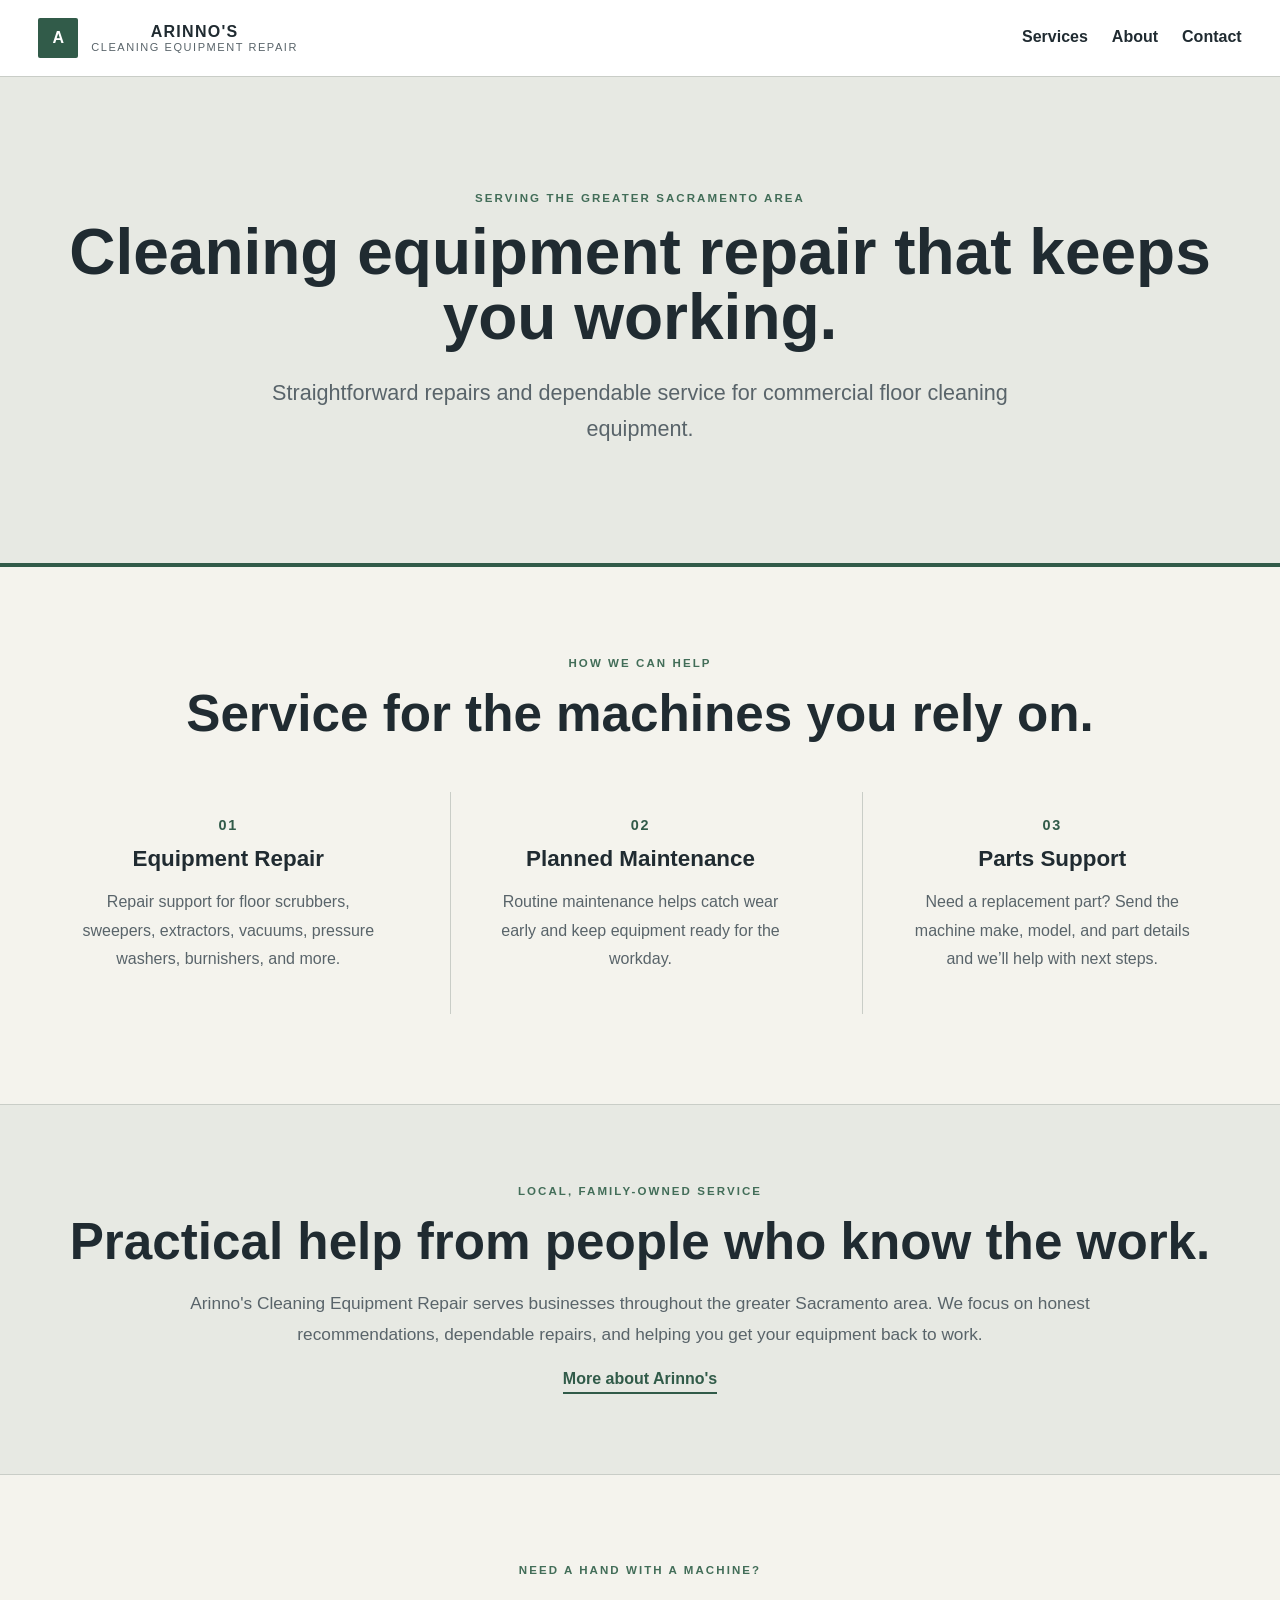
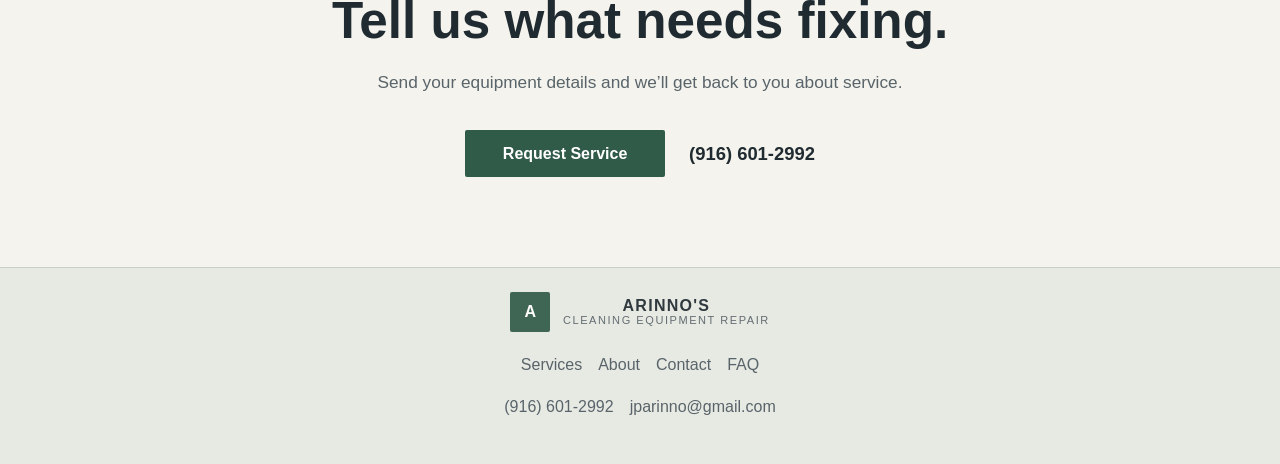
==== index.html @ 46e59c7a "new file:   .vscode/settings.json 	new file:   about.html 	new file:   contact.html 	new file:   faq" ====
<!DOCTYPE html>
<html lang="en">
  <head>
    <meta charset="UTF-8" />
    <meta name="viewport" content="width=device-width, initial-scale=1.0" />
    <meta
      name="description"
      content="Arinno's cleaning equipment repair provides expert diagnostics, fabrication, field service, and preventative maintenance for industrial operations."
    />
    <title>Arinno's Cleaning Equipment Repair</title>
    <link rel="preconnect" href="https://fonts.googleapis.com" />
    <link rel="preconnect" href="https://fonts.gstatic.com" crossorigin />
    <link
      href="https://fonts.googleapis.com/css2?family=Inter:wght@400;500;600;700;800;900&family=Orbitron:wght@500;700;800&display=swap"
      rel="stylesheet"
    />
    <link rel="stylesheet" href="styles.css" />
  </head>
  <body>
    <div class="page-shell">
      <header class="site-header">
        <div class="container header-inner">
          <a class="brand" href="#top" aria-label="Arinno's Cleaning Equipment Repair home">
            <span class="brand-mark">A</span>
            <span class="brand-copy">
              <strong id="brand-name">Arinno's</strong>
              <small id="brand-tag">Cleaning Equipment Repair</small>
            </span>
          </a>

          <nav class="main-nav" aria-label="Main navigation">
            <a href="services.html">Services</a>
            <a href="about.html">About</a>
            <a href="contact.html">Contact</a>
          </nav>
      </header>

      <main id="top">
        <section class="home-hero">
          <div class="container home-hero-content">
            <p class="eyebrow">Serving the greater Sacramento area</p>
            <h1>Cleaning equipment repair that keeps you working.</h1>
            <p class="home-hero-copy">
              Straightforward repairs and dependable service for commercial floor cleaning equipment.
            </p>
          </div>
        </section>

        <section class="home-services section-spacing" aria-labelledby="home-services-title">
          <div class="container">
            <div class="home-section-heading">
              <p class="eyebrow">How we can help</p>
              <h2 id="home-services-title">Service for the machines you rely on.</h2>
            </div>
            <div class="home-service-list">
              <article>
                <span class="home-service-number">01</span>
                <h3>Equipment Repair</h3>
                <p>Repair support for floor scrubbers, sweepers, extractors, vacuums, pressure washers, burnishers, and more.</p>
              </article>
              <article>
                <span class="home-service-number">02</span>
                <h3>Planned Maintenance</h3>
                <p>Routine maintenance helps catch wear early and keep equipment ready for the workday.</p>
              </article>
              <article>
                <span class="home-service-number">03</span>
                <h3>Parts Support</h3>
                <p>Need a replacement part? Send the machine make, model, and part details and we’ll help with next steps.</p>
              </article>
            </div>
          </div>
        </section>

        <section class="home-about section-spacing">
          <div class="container home-about-content">
            <p class="eyebrow">Local, family-owned service</p>
            <h2>Practical help from people who know the work.</h2>
            <p>
              Arinno's Cleaning Equipment Repair serves businesses throughout the greater Sacramento area. We focus on honest recommendations, dependable repairs, and helping you get your equipment back to work.
            </p>
            <a class="home-text-link" href="about.html">More about Arinno's</a>
          </div>
        </section>

        <section class="home-contact section-spacing" id="contact">
          <div class="container home-contact-content">
            <p class="eyebrow">Need a hand with a machine?</p>
            <h2>Tell us what needs fixing.</h2>
            <p>Send your equipment details and we’ll get back to you about service.</p>
            <div class="home-hero-actions">
              <a class="button button-primary" href="contact.html">Request Service</a>
              <a class="home-phone" href="tel:+19166012992">(916) 601-2992</a>
            </div>
          </div>
        </section>
      </main>

      <footer class="site-footer">
        <div class="container footer-inner">
          <div>
            <a class="brand footer-brand" href="#top">
              <span class="brand-mark">A</span>
              <span class="brand-copy">
                <strong id="footer-brand-name">Arinno's</strong>
                <small>Cleaning Equipment Repair</small>
              </span>
            </a>
          </div>
          <div class="footer-links">
            <a href="services.html">Services</a>
            <a href="about.html">About</a>
            <a href="contact.html">Contact</a>
            <a href="FAQ.html">FAQ</a>
          </div>
          <div class="footer-contact">
            <a id="footer-phone" href="tel:+19166012992">(916) 601-2992</a>
            <a id="footer-email" href="mailto:jparinno@gmail.com">jparinno@gmail.com</a>
          </div>
        </div>
      </footer>
    </div>



    <script src="site-config.js"></script>
    <script src="script.js"></script>
  </body>
</html>
---- styles.css ----
:root {
  --bg: #f4f3ed;
  --bg-alt: #e7e9e3;
  --panel: #ffffff;
  --card: #f1f0e9;
  --text: #202b31;
  --muted: #59646a;
  --accent: #315b49;
  --accent-alt: #426d58;
  --accent-contrast: #ffffff;
  --accent-soft: rgba(49, 91, 73, 0.1);
  --accent-shadow: rgba(32, 43, 49, 0.12);
  --border: #c9cdc7;
  --shadow: 0 3px 10px rgba(32, 43, 49, 0.08);
}

* {
  box-sizing: border-box;
}

html {
  scroll-behavior: smooth;
}

body {
  margin: 0;
  font-family: Arial, Helvetica, sans-serif;
  background: var(--bg);
  color: var(--text);
  text-align: center;
}

img {
  max-width: 100%;
  display: block;
}

a {
  color: inherit;
  text-decoration: none;
}

button {
  font: inherit;
}

.page-shell {
  min-height: 100vh;
}

.container {
  width: 100%;
  margin: 0 auto;
  padding: 0 clamp(1rem, 3vw, 3rem);
}

.section-spacing {
  padding: 5rem 0;
}

.site-header {
  position: sticky;
  top: 0;
  z-index: 40;
  background: var(--panel);
  border-bottom: 1px solid var(--border);
}

.header-inner {
  display: flex;
  flex-direction: row;
  align-items: center;
  justify-content: space-between;
  flex-wrap: wrap;
  gap: 1rem 2rem;
  min-height: 76px;
}

.brand {
  display: inline-flex;
  align-items: center;
  gap: 0.8rem;
}

.brand-mark {
  display: grid;
  place-items: center;
  width: 2.5rem;
  height: 2.5rem;
  border-radius: 2px;
  background: var(--accent);
  color: var(--accent-contrast);
  font-weight: 900;
  font-family: Arial, Helvetica, sans-serif;
  box-shadow: none;
}

.brand-copy {
  display: flex;
  flex-direction: column;
  line-height: 1.1;
}

.brand-copy strong {
  font-size: 1rem;
  letter-spacing: 0.08em;
  text-transform: uppercase;
}

.brand-copy small {
  font-size: 0.69rem;
  letter-spacing: 0.14em;
  color: var(--muted);
  text-transform: uppercase;
}

.main-nav {
  display: flex;
  align-items: center;
  justify-content: center;
  flex-wrap: wrap;
  gap: 1.5rem;
  color: var(--muted);
}

.main-nav a {
  padding: 0.35rem 0;
  border-bottom: 2px solid transparent;
  color: var(--text);
  font-weight: 700;
}

.main-nav a:hover,
.main-nav a:focus-visible {
  border-bottom-color: var(--accent);
}

.header-actions {
  display: flex;
  align-items: center;
  justify-content: center;
  flex-wrap: wrap;
  gap: 1rem;
}

.theme-toggle {
  display: inline-flex;
  align-items: center;
  gap: 0.5rem;
  padding: 0.6rem 0.9rem;
  border: 1px solid var(--border);
  border-radius: 2px;
  background: var(--panel);
  color: var(--text);
  cursor: pointer;
}

.theme-dot {
  width: 0.75rem;
  height: 0.75rem;
  border-radius: 50%;
  background: linear-gradient(135deg, var(--accent), var(--accent-alt));
  box-shadow: none;
}

.button {
  display: inline-flex;
  justify-content: center;
  align-items: center;
  border-radius: 2px;
  padding: 0.9rem 1.5rem;
  font-weight: 700;
  transition: background-color 0.15s ease;
}

.button:hover,
.button:focus-visible {
  filter: brightness(0.92);
}

.button-primary {
  background: var(--accent);
  color: var(--accent-contrast);
  box-shadow: none;
}

.button-secondary {
  border: 1px solid var(--border);
  background: var(--panel);
  color: var(--text);
}

.hero {
  padding: 4.5rem 0 2.5rem;
}

.hero-inner {
  display: grid;
  grid-template-columns: 1.2fr 0.8fr;
  align-items: center;
  justify-items: center;
  gap: 2rem;
}

.eyebrow {
  margin: 0 0 1rem;
  color: var(--accent-alt);
  font-size: 0.72rem;
  font-weight: 800;
  letter-spacing: 0.18em;
  text-transform: uppercase;
}

.hero-copy h1 {
  font-size: clamp(2.8rem, 5vw, 5rem);
  line-height: 1.05;
  letter-spacing: -0.06em;
  margin: 0;
  max-width: 100%;
}

.hero-text {
  margin: 1.25rem 0 0;
  max-width: 100%;
  font-size: 1.08rem;
  line-height: 1.75;
  color: var(--muted);
}

.hero-actions {
  margin-top: 2rem;
  display: flex;
  flex-wrap: wrap;
  justify-content: center;
  gap: 1rem;
}

.hero-points {
  list-style: none;
  padding: 0;
  margin: 2rem 0 0;
  display: flex;
  flex-wrap: wrap;
  justify-content: center;
  gap: 0.75rem;
}

.hero-points li {
  padding: 0.75rem 1rem;
  border: 1px solid var(--border);
  border-radius: 2px;
  background: var(--panel);
  color: var(--muted);
}

.hero-panel {
  display: flex;
  flex-direction: column;
  align-items: center;
  width: 100%;
  gap: 1rem;
}

.panel-card {
  width: 100%;
  background: var(--panel);
  border: 1px solid var(--border);
  border-radius: 3px;
  box-shadow: none;
}

.info-card {
  padding: 1.5rem;
}

.panel-topline {
  display: inline-flex;
  align-items: center;
  gap: 0.5rem;
  padding: 0.4rem 0.8rem;
  border-radius: 999px;
  background: var(--accent-soft);
  color: var(--accent-alt);
  font-size: 0.82rem;
  font-weight: 600;
  justify-content: center;
}

.status-dot {
  width: 0.6rem;
  height: 0.6rem;
  border-radius: 50%;
  background: #3ddc97;
  box-shadow: none;
}

.panel-figure {
  margin-top: 1.25rem;
  display: flex;
  flex-direction: column;
  gap: 0.4rem;
  align-items: center;
}

.panel-figure strong {
  font-size: clamp(2.4rem, 3vw, 3.2rem);
  letter-spacing: -0.05em;
}

.panel-figure span {
  color: var(--muted);
  line-height: 1.6;
}

.panel-stats {
  margin-top: 1.5rem;
  display: grid;
  grid-template-columns: repeat(2, minmax(0, 1fr));
  gap: 1rem;
}

.panel-stats div {
  padding: 1rem;
  background: var(--panel);
  border-radius: 1rem;
  border: 1px solid var(--border);
}

.panel-stats strong {
  display: block;
  font-size: 1.3rem;
}

.panel-stats span {
  color: var(--muted);
  font-size: 0.83rem;
}

.contact-card {
  padding: 1.25rem 1.5rem;
  display: flex;
  flex-direction: column;
  gap: 0.45rem;
  color: var(--muted);
}

.contact-card p {
  margin: 0;
  font-size: 0.75rem;
  letter-spacing: 0.16em;
  text-transform: uppercase;
  color: var(--accent-alt);
}

.contact-card a {
  color: var(--text);
  font-size: clamp(1.2rem, 2vw, 1.6rem);
  font-weight: 700;
}

.contact-card span {
  display: block;
  line-height: 1.65;
}

.trust-bar {
  padding: 0 0 1rem;
}

.trust-grid {
  display: grid;
  grid-template-columns: repeat(4, minmax(0, 1fr));
  gap: 1rem;
}

.trust-item {
  padding: 1.2rem 1rem;
  border: 1px solid var(--border);
  border-radius: 1.2rem;
  background: var(--panel);
  text-align: center;
}

.trust-item strong {
  display: block;
  color: var(--accent-alt);
  font-size: clamp(1.4rem, 2vw, 2rem);
}

.trust-item span {
  color: var(--muted);
  font-size: 0.8rem;
  letter-spacing: 0.06em;
  text-transform: uppercase;
}

.section-heading {
  margin-bottom: 2rem;
}

.section-heading h2 {
  margin: 0;
  font-size: clamp(2rem, 4vw, 3rem);
  line-height: 1.15;
}

.section-heading.narrow {
  max-width: 100%;
}

.services-grid,
.process-grid,
.testimonial-grid {
  display: grid;
  grid-template-columns: repeat(3, minmax(0, 1fr));
  gap: 1.4rem;
}

.service-card,
.process-card,
.testimonial-card {
  border: 1px solid var(--border);
  background: linear-gradient(180deg, var(--panel), var(--bg-alt));
  border-radius: 1.3rem;
  padding: 1.5rem;
  box-shadow: var(--shadow);
}

.service-icon {
  width: 3.2rem;
  height: 3.2rem;
  display: grid;
  place-items: center;
  border-radius: 0.9rem;
  background: var(--accent-soft);
  font-size: 1.6rem;
}

.service-card h3,
.process-card h3 {
  margin: 1rem 0 0.6rem;
  font-size: 1.3rem;
}

.service-card p,
.process-card p,
.testimonial-card .quote,
.about-copy p,
.feature-item p {
  color: var(--muted);
  line-height: 1.7;
}

.about-grid {
  display: grid;
  grid-template-columns: 0.95fr 1.05fr;
  gap: 2rem;
  align-items: center;
  justify-items: center;
}

.image-card {
  position: relative;
  width: 100%;
  min-height: 520px;
  border-radius: 1.8rem;
  background:
    linear-gradient(180deg, rgba(15, 23, 42, 0.05), rgba(15, 23, 42, 0.68)),
    url('https://images.unsplash.com/photo-1581092921461-eab62e97a780?auto=format&fit=crop&w=1200&q=80') center/cover no-repeat;
  border: 1px solid var(--border);
  box-shadow: var(--shadow);
}

.image-overlay {
  position: absolute;
  left: 1.3rem;
  right: 1.3rem;
  bottom: 1.3rem;
  padding: 1rem 1.2rem;
  border-radius: 1rem;
  background: rgba(11, 17, 23, 0.72);
  border: 1px solid var(--border);
  color: var(--text);
  font-weight: 600;
  text-align: center;
}

.about-copy h2 {
  margin: 0;
  font-size: clamp(2rem, 3vw, 3rem);
  line-height: 1.15;
}

.about-copy > p {
  margin-top: 1rem;
}

.feature-list {
  margin-top: 2rem;
  display: grid;
  gap: 1rem;
}

.feature-item {
  display: flex;
  align-items: center;
  justify-content: center;
  gap: 0.8rem;
}

.checkmark {
  display: grid;
  place-items: center;
  width: 1.6rem;
  height: 1.6rem;
  border-radius: 50%;
  background: var(--accent-soft);
  color: var(--accent-alt);
  font-weight: 900;
}

.process-step {
  display: inline-flex;
  padding: 0.35rem 0.8rem;
  border-radius: 999px;
  background: var(--accent-soft);
  color: var(--accent-alt);
  font-weight: 700;
  letter-spacing: 0.06em;
}

.chip-list {
  display: flex;
  flex-wrap: wrap;
  gap: 0.8rem;
}

.chip-list span {
  padding: 0.75rem 1rem;
  border: 1px solid var(--border);
  border-radius: 999px;
  background: var(--panel);
  color: var(--text);
}

.author-block {
  margin-top: 1.25rem;
  display: flex;
  flex-direction: column;
  gap: 0.2rem;
}

.author-block strong {
  font-size: 1rem;
}

.author-block span {
  color: var(--muted);
  font-size: 0.82rem;
}

.cta-panel {
  display: flex;
  flex-direction: column;
  justify-content: center;
  align-items: center;
  gap: 2rem;
  padding: 2rem 2.2rem;
  border-radius: 1.8rem;
  background: linear-gradient(135deg, var(--accent-soft), var(--panel));
  border: 1px solid var(--border);
  box-shadow: var(--shadow);
}

.cta-panel h2 {
  margin: 0;
  font-size: clamp(2rem, 3vw, 2.8rem);
  line-height: 1.1;
}

.cta-actions {
  display: flex;
  justify-content: center;
  gap: 1rem;
  flex-wrap: wrap;
}

.site-footer {
  padding: 1.5rem 0 3rem;
  border-top: 1px solid var(--border);
  background: var(--bg-alt);
}

.footer-inner {
  display: flex;
  flex-direction: column;
  align-items: center;
  justify-content: center;
  gap: 1.5rem;
}

.footer-brand {
  opacity: 0.92;
}

.footer-links,
.footer-contact {
  display: flex;
  align-items: center;
  gap: 1rem;
  flex-wrap: wrap;
  justify-content: center;
  color: var(--muted);
}

.service-page .service-hero {
  padding-top: 4rem;
}

.service-page-heading {
  margin-bottom: 3rem;
}

.service-page-heading h1 {
  margin: 0;
  font-size: clamp(2.8rem, 5vw, 4.2rem);
  line-height: 1.05;
  letter-spacing: -0.06em;
}

.service-page-heading > p:last-child {
  margin: 1rem auto 0;
  color: var(--muted);
  font-size: 1.08rem;
  line-height: 1.75;
}

.service-overview {
  display: grid;
  grid-template-columns: repeat(3, minmax(0, 1fr));
  align-items: stretch;
  gap: 1.5rem;
}

.service-overview-card {
  padding: 1.5rem;
  border: 1px solid var(--border);
  border-radius: 1.3rem;
  background: linear-gradient(180deg, var(--panel), var(--bg-alt));
  box-shadow: var(--shadow);
}

.service-overview-image {
  width: 100%;
  height: 220px;
  object-fit: cover;
  border-radius: 1rem;
}

.service-overview-mark {
  display: grid;
  place-items: center;
  width: 3.5rem;
  height: 3.5rem;
  margin: 0 auto 1rem;
  border-radius: 50%;
  background: var(--accent-soft);
  color: var(--accent);
  font-weight: 800;
}

.service-overview-card h2 {
  margin: 1.2rem 0 0.75rem;
  font-size: clamp(1.35rem, 2vw, 1.7rem);
}

.service-overview-card p {
  color: var(--muted);
  line-height: 1.8;
}

.service-overview-card p:last-child {
  margin-bottom: 0;
}

.service-request-content {
  display: grid;
  justify-items: center;
  gap: 2rem;
}

.service-request-copy {
  width: 100%;
}

.service-request-copy h2 {
  margin: 0;
  font-size: clamp(2rem, 4vw, 3rem);
  line-height: 1.15;
}

.service-request-copy p:last-child {
  margin: 1rem auto 0;
  color: var(--muted);
  line-height: 1.8;
}

.service-hero-inner {
  display: grid;
  grid-template-columns: 1.25fr 0.75fr;
  align-items: center;
  justify-items: center;
  gap: 2rem;
}

.service-hero h1 {
  margin: 0;
  font-size: clamp(2.7rem, 5vw, 4.4rem);
  line-height: 1.05;
  letter-spacing: -0.06em;
  max-width: 100%;
}

.service-hero p {
  color: var(--muted);
  line-height: 1.75;
  max-width: 100%;
}

.service-spotlight {
  display: flex;
  justify-content: center;
  width: 100%;
}

.spotlight-card {
  width: 100%;
  padding: 1.6rem;
  border-radius: 1.6rem;
  border: 1px solid var(--border);
  background: linear-gradient(180deg, var(--panel), var(--bg-alt));
  box-shadow: var(--shadow);
}

.spotlight-badge {
  display: inline-block;
  margin-bottom: 0.8rem;
  padding: 0.4rem 0.8rem;
  border-radius: 999px;
  background: var(--accent-soft);
  color: var(--accent-alt);
  font-weight: 700;
  font-size: 0.72rem;
  letter-spacing: 0.12em;
  text-transform: uppercase;
}

.spotlight-card strong {
  display: block;
  font-size: 1.7rem;
  margin-bottom: 1rem;
}

.spotlight-card ul {
  margin: 0;
  padding-left: 1.15rem;
  color: var(--muted);
  line-height: 1.8;
}

.service-grid,
.service-process-grid {
  display: grid;
  grid-template-columns: repeat(3, minmax(0, 1fr));
  gap: 1.4rem;
}

.service-feature {
  display: grid;
  grid-template-columns: 1fr 1.1fr;
  gap: 1.5rem;
  align-items: stretch;
  justify-items: center;
}

.service-feature-image {
  width: 100%;
  min-height: 380px;
  border-radius: 1.5rem;
  border: 1px solid var(--border);
  background:
    linear-gradient(180deg, rgba(11, 17, 23, 0.1), rgba(11, 17, 23, 0.72)),
    url('https://images.unsplash.com/photo-1581578731548-c64695cc6952?auto=format&fit=crop&w=1200&q=80') center/cover no-repeat;
  box-shadow: var(--shadow);
}

.service-view {
  min-height: 320px;
  width: 100%;
}

.service-detail-panel {
  padding: 1.8rem;
  border: 1px solid var(--border);
  border-radius: 1.5rem;
  background: linear-gradient(180deg, var(--panel), var(--bg-alt));
  box-shadow: var(--shadow);
}

.service-detail-header {
  display: flex;
  align-items: center;
  gap: 1rem;
  margin-bottom: 1rem;
  justify-content: center;
}

.service-detail-header h3 {
  margin: 0.2rem 0 0;
  font-size: clamp(1.7rem, 2vw, 2.2rem);
}

.service-detail-summary {
  color: var(--muted);
  line-height: 1.8;
  margin: 0 0 1rem;
}

.highlight-panel {
  background: linear-gradient(135deg, var(--accent-soft), var(--panel));
}

.service-list {
  margin: 1.2rem 0 0;
  padding-left: 1.2rem;
  color: var(--muted);
  line-height: 2;
}

.meta-stack {
  display: grid;
  gap: 1rem;
  margin-top: 1rem;
}

.meta-stack div {
  padding: 1rem 1.1rem;
  border: 1px solid var(--border);
  border-radius: 1rem;
  background: var(--panel);
}

.meta-stack strong {
  display: block;
  margin-bottom: 0.25rem;
  font-size: 1.05rem;
}

.meta-stack span {
  color: var(--muted);
  line-height: 1.7;
}

.service-intro {
  padding-top: 4rem;
}

.service-intro-inner {
  display: grid;
  grid-template-columns: 1fr;
}

.service-intro h1 {
  margin: 0;
  font-size: clamp(2.8rem, 5vw, 4.2rem);
  line-height: 1.05;
  letter-spacing: -0.06em;
  max-width: 100%;
}

.service-intro p {
  color: var(--muted);
  line-height: 1.8;
  max-width: 100%;
}

.single-paragraph-about {
  max-width: 100%;
  margin: 0 auto;
  padding: 2rem 1.5rem;
  border: 1px solid var(--border);
  border-radius: 1.5rem;
  background: linear-gradient(180deg, var(--panel), var(--bg-alt));
  box-shadow: var(--shadow);
}

.single-paragraph-about h1 {
  margin: 0 0 1rem;
  font-size: clamp(2.3rem, 4vw, 4rem);
  line-height: 1.08;
  letter-spacing: -0.05em;
}

.single-paragraph-about p:last-child {
  margin: 0;
  color: var(--muted);
  line-height: 1.9;
  font-size: 1.06rem;
}

.contact-grid {
  display: grid;
  grid-template-columns: repeat(2, minmax(0, 1fr));
  gap: 1.5rem;
  justify-items: center;
}

.contact-copy {
  width: 100%;
  padding: 1.75rem;
  border-radius: 1.5rem;
  border: 1px solid var(--border);
  background: linear-gradient(180deg, var(--panel), var(--bg-alt));
  box-shadow: var(--shadow);
}

.contact-copy h1 {
  margin: 0 0 0.8rem;
  font-size: clamp(1.9rem, 3vw, 2.7rem);
  line-height: 1.15;
}

.contact-copy p {
  color: var(--muted);
  line-height: 1.8;
}

.contact-details {
  display: grid;
  gap: 0.6rem;
  margin-top: 1rem;
  justify-items: center;
}

.contact-details a {
  color: var(--text);
  font-weight: 600;
}

.schedule-grid {
  display: grid;
  grid-template-columns: 0.9fr 1.1fr;
  gap: 1.5rem;
  align-items: start;
  justify-items: center;
}

.schedule-copy {
  padding: 1rem 0;
  width: 100%;
}

.schedule-copy h2 {
  margin: 0;
  font-size: clamp(2rem, 3vw, 2.8rem);
  line-height: 1.15;
}

.schedule-copy p:last-child {
  color: var(--muted);
  line-height: 1.8;
}

.service-form {
  display: grid;
  width: 100%;
  gap: 1rem;
  padding: 1.5rem;
  border-radius: 1.5rem;
  border: 1px solid var(--border);
  background: linear-gradient(180deg, var(--panel), var(--bg-alt));
  box-shadow: var(--shadow);
}

.form-row {
  display: grid;
  gap: 1rem;
}

.two-up {
  grid-template-columns: repeat(2, minmax(0, 1fr));
}

.service-form label {
  display: grid;
  gap: 0.5rem;
  color: var(--text);
  font-weight: 600;
  text-align: center;
}

.service-form input,
.service-form select,
.service-form textarea {
  width: 100%;
  background: var(--panel);
  border: 1px solid var(--border);
  border-radius: 0.85rem;
  padding: 0.9rem 1rem;
  color: var(--text);
  font: inherit;
}

.service-form input::placeholder,
.service-form textarea::placeholder {
  color: var(--muted);
}

.service-form textarea {
  resize: vertical;
  min-height: 140px;
}

.form-status {
  margin: 0;
  min-height: 1.2rem;
  color: var(--accent-alt);
  font-size: 0.92rem;
}

h1,
h2,
h3 {
  letter-spacing: normal;
}

.theme-dot,
.status-dot,
.brand-mark,
.button-primary {
  box-shadow: none;
}

@media (max-width: 980px) {
  .hero-inner,
  .about-grid,
  .services-grid,
  .process-grid,
  .testimonial-grid,
  .trust-grid,
  .cta-panel,
  .service-hero-inner,
  .service-overview,
  .service-detail-grid,
  .service-grid,
  .service-process-grid,
  .service-feature,
  .contact-grid,
  .schedule-grid,
  .two-up {
    grid-template-columns: 1fr;
    display: grid;
  }

  .cta-panel {
    place-items: center;
  }
}

@media (max-width: 640px) {
  .header-inner {
    padding: 0.8rem 0;
    justify-content: center;
  }

  .header-actions {
    width: 100%;
    justify-content: center;
  }

  .hero {
    padding-top: 3rem;
  }

  .hero-copy h1 {
    letter-spacing: -0.04em;
  }

  .brand-copy strong {
    font-size: 0.8rem;
  }

  .button {
    width: 100%;
  }

  .hero-actions,
  .cta-actions {
    display: grid;
    width: 100%;
  }

  .footer-inner {
    text-align: center;
  }
}

.service-card,
.process-card,
.testimonial-card,
.cta-panel,
.spotlight-card,
.service-detail-panel,
.single-paragraph-about,
.contact-copy,
.service-form,
.service-overview-card,
.panel-stats div,
.trust-item,
.meta-stack div {
  border-radius: 3px;
  background: var(--panel);
  box-shadow: none;
}

.service-card,
.process-card,
.testimonial-card,
.cta-panel,
.spotlight-card,
.service-detail-panel,
.single-paragraph-about,
.contact-copy,
.service-form,
.service-overview-card,
.image-card,
.service-feature-image {
  border-radius: 3px;
  box-shadow: none;
}

.service-icon,
.checkmark,
.process-step,
.spotlight-badge,
.service-overview-mark,
.chip-list span,
.image-overlay,
.service-overview-image,
.service-form input,
.service-form select,
.service-form textarea {
  border-radius: 2px;
}

.service-icon,
.checkmark,
.process-step,
.spotlight-badge,
.service-overview-mark {
  background: var(--accent-soft);
  box-shadow: none;
}

.service-card,
.process-card,
.testimonial-card,
.spotlight-card,
.service-detail-panel,
.single-paragraph-about,
.contact-copy,
.service-form,
.service-overview-card {
  background: var(--panel);
}

.cta-panel {
  background: var(--bg-alt);
}

.service-overview-image {
  box-shadow: none;
}

.image-overlay {
  background: rgba(255, 255, 255, 0.92);
  color: var(--text);
}

.service-form input,
.service-form select,
.service-form textarea {
  text-align: left;
}

.contact-about {
  padding: 0 0 4rem;
}

.contact-about-inner {
  padding: 2rem;
  border: 1px solid var(--border);
  border-left: 5px solid var(--accent);
  background: var(--bg-alt);
}

.contact-about h2 {
  margin: 0 0 0.75rem;
}

.contact-about p {
  max-width: 100%;
  margin: 0;
  color: var(--muted);
  line-height: 1.8;
}

.home-hero {
  display: grid;
  min-height: 480px;
  place-items: center;
  padding: clamp(4rem, 9vw, 8rem) 0;
  border-bottom: 4px solid var(--accent);
  background: var(--bg-alt);
}

.home-hero-content,
.home-section-heading,
.home-about-content,
.home-contact-content {
  text-align: center;
}

.home-hero h1 {
  max-width: 1300px;
  margin: 0 auto;
  font-size: clamp(2.5rem, 5vw, 4.5rem);
  line-height: 1.02;
  font-weight: 800;
}

.home-hero-copy {
  max-width: 760px;
  margin: 1.5rem auto 0;
  color: var(--muted);
  font-size: clamp(1.1rem, 2vw, 1.35rem);
  line-height: 1.7;
}

.home-hero-actions {
  display: flex;
  align-items: center;
  justify-content: center;
  flex-wrap: wrap;
  gap: 1.5rem;
  margin-top: 2rem;
}

.home-hero-actions .button {
  min-width: 200px;
}

.home-phone {
  color: var(--text);
  font-size: 1.15rem;
  font-weight: 700;
}

.home-services {
  padding-top: clamp(3.5rem, 7vw, 6rem);
  padding-bottom: clamp(3.5rem, 7vw, 6rem);
}

.home-section-heading {
  margin: 0 auto 3rem;
}

.home-section-heading h2,
.home-about h2,
.home-contact h2 {
  margin: 0;
  font-size: clamp(2rem, 4vw, 3.2rem);
  line-height: 1.15;
}

.home-service-list {
  display: grid;
  grid-template-columns: repeat(3, minmax(0, 1fr));
  gap: 2rem;
  text-align: center;
}

.home-service-list article {
  padding: 1.5rem clamp(1rem, 3vw, 3rem);
  border-left: 1px solid var(--border);
}

.home-service-list article:first-child {
  border-left: 0;
}

.home-service-number {
  color: var(--accent);
  font-size: 0.9rem;
  font-weight: 800;
  letter-spacing: 0.12em;
}

.home-service-list h3 {
  margin: 0.75rem 0;
  font-size: 1.4rem;
}

.home-service-list p,
.home-about-content > p:not(.eyebrow),
.home-contact-content > p:not(.eyebrow) {
  color: var(--muted);
  line-height: 1.8;
}

.home-about {
  border-top: 1px solid var(--border);
  border-bottom: 1px solid var(--border);
  background: var(--bg-alt);
}

.home-about-content {
  max-width: 100%;
}

.home-about-content > p:not(.eyebrow),
.home-contact-content > p:not(.eyebrow) {
  max-width: 900px;
  margin: 1rem auto 0;
  font-size: 1.08rem;
}

.home-text-link {
  display: inline-block;
  margin-top: 1.25rem;
  padding-bottom: 0.25rem;
  border-bottom: 2px solid var(--accent);
  color: var(--accent);
  font-weight: 700;
}

.home-contact {
  padding-top: clamp(3.5rem, 7vw, 6rem);
  padding-bottom: clamp(3.5rem, 7vw, 6rem);
}

@media (max-width: 760px) {
  .home-service-list {
    grid-template-columns: 1fr;
    gap: 0;
  }

  .home-service-list article,
  .home-service-list article:first-child {
    padding: 1.5rem 1rem;
    border-left: 0;
    border-top: 1px solid var(--border);
  }

  .home-service-list article:first-child {
    border-top: 0;
  }
}

.service-overview-section {
  padding-top: clamp(4rem, 8vw, 7rem);
  padding-bottom: clamp(4rem, 8vw, 7rem);
}

.service-page-heading {
  margin: 0 auto 3.5rem;
  text-align: center;
}

.service-page-heading h1 {
  max-width: 1100px;
  margin: 0 auto;
  font-size: clamp(2.5rem, 5vw, 4.5rem);
  line-height: 1.05;
}

.service-page-heading > p:last-child {
  max-width: 760px;
  margin: 1.25rem auto 0;
  font-size: clamp(1.05rem, 2vw, 1.25rem);
}

.service-overview {
  grid-template-columns: repeat(3, minmax(0, 1fr));
  gap: 0;
  text-align: center;
}

.service-overview-item {
  padding: 1rem clamp(1.25rem, 3vw, 3rem);
  border-left: 1px solid var(--border);
}

.service-overview-item:first-child {
  border-left: 0;
}

.service-overview-item h2 {
  margin: 0.9rem 0;
  font-size: clamp(1.4rem, 2.2vw, 1.8rem);
}

.service-overview-item p {
  color: var(--muted);
  line-height: 1.8;
}

.service-overview-item p:last-child {
  margin-bottom: 0;
}

.service-overview-mark {
  display: inline-block;
  width: auto;
  height: auto;
  margin: 0;
  padding-bottom: 0.35rem;
  border-radius: 0;
  border-bottom: 2px solid var(--accent);
  background: transparent;
  color: var(--accent);
  font-size: 0.9rem;
  font-weight: 800;
  letter-spacing: 0.12em;
}

.schedule-section {
  border-top: 4px solid var(--accent);
  background: var(--bg-alt);
}

.service-request-content {
  gap: 2.5rem;
}

.service-request-copy {
  max-width: 980px;
  text-align: center;
}

.service-request-copy p:last-child {
  max-width: 780px;
}

.service-request-copy h2 {
  font-size: clamp(2.2rem, 4vw, 3.2rem);
}

.service-form {
  max-width: 1050px;
  padding: 2rem 0;
  border: 0;
  border-top: 1px solid var(--border);
  border-bottom: 1px solid var(--border);
  border-radius: 0;
  background: transparent;
  box-shadow: none;
  text-align: left;
}

.service-form label {
  text-align: left;
}

.service-form input,
.service-form select,
.service-form textarea {
  border-radius: 2px;
  border-color: #b7beb8;
  background: var(--panel);
  text-align: left;
}

.service-form button {
  justify-self: center;
  width: auto;
  min-width: 220px;
  border: 0;
}

.contact-page-intro {
  padding-top: clamp(4rem, 8vw, 7rem);
  padding-bottom: clamp(4rem, 8vw, 7rem);
}

.contact-page-content {
  display: grid;
  justify-items: center;
  gap: 2.5rem;
}

.contact-page-heading {
  max-width: 1100px;
  text-align: center;
}

.contact-page-heading h1 {
  margin: 0;
  font-size: clamp(2.5rem, 5vw, 4.5rem);
  line-height: 1.05;
}

.contact-page-heading > p:not(.eyebrow) {
  max-width: 760px;
  margin: 1.25rem auto 0;
  color: var(--muted);
  font-size: clamp(1.05rem, 2vw, 1.25rem);
  line-height: 1.75;
}

.contact-details {
  display: flex;
  justify-content: center;
  flex-wrap: wrap;
  gap: 1rem 2rem;
  margin-top: 1.5rem;
}

.contact-details a {
  color: var(--accent);
  font-size: 1.1rem;
  font-weight: 700;
}

.contact-page-content .service-form {
  width: 100%;
}

.contact-about {
  padding: clamp(3.5rem, 7vw, 6rem) 0;
  border-top: 1px solid var(--border);
  border-bottom: 1px solid var(--border);
  background: var(--bg-alt);
}

.contact-about-content {
  text-align: center;
}

.contact-about-content h2 {
  margin: 0;
  font-size: clamp(2rem, 4vw, 3.2rem);
}

.contact-about-content > p:last-child {
  max-width: 980px;
  margin: 1rem auto 0;
  color: var(--muted);
  font-size: 1.08rem;
  line-height: 1.8;
}

@media (max-width: 760px) {
  .service-overview {
    grid-template-columns: 1fr;
  }

  .service-overview-item,
  .service-overview-item:first-child {
    padding: 1.75rem 1rem;
    border-left: 0;
    border-top: 1px solid var(--border);
  }

  .service-overview-item:first-child {
    border-top: 0;
  }

  .service-form {
    padding: 1.5rem 0;
  }

  .service-form button {
    width: 100%;
  }
}

.about-page-intro {
  display: grid;
  min-height: 390px;
  place-items: center;
  padding: clamp(4rem, 8vw, 7rem) 0;
  border-bottom: 4px solid var(--accent);
  background: var(--bg-alt);
}

.about-page-content {
  max-width: 1200px;
  text-align: center;
}

.about-page-content h1 {
  max-width: 1100px;
  margin: 0 auto;
  font-size: clamp(2.5rem, 5vw, 4.5rem);
  line-height: 1.05;
}

.about-page-content > p:last-child {
  max-width: 950px;
  margin: 1.5rem auto 0;
  color: var(--muted);
  font-size: clamp(1.05rem, 2vw, 1.25rem);
  line-height: 1.8;
}

.about-page-points {
  padding: clamp(3.5rem, 7vw, 6rem) 0;
}

.about-page-point-list {
  display: grid;
  grid-template-columns: repeat(3, minmax(0, 1fr));
  text-align: center;
}

.about-page-point-list article {
  padding: 1rem clamp(1rem, 3vw, 3rem);
  border-left: 1px solid var(--border);
}

.about-page-point-list article:first-child {
  border-left: 0;
}

.about-page-point-list span {
  color: var(--accent);
  font-size: 0.9rem;
  font-weight: 800;
  letter-spacing: 0.12em;
}

.about-page-point-list h2 {
  margin: 0.75rem 0;
  font-size: 1.45rem;
}

.about-page-point-list p {
  margin-bottom: 0;
  color: var(--muted);
  line-height: 1.8;
}

.about-page-contact {
  padding: clamp(3.5rem, 7vw, 6rem) 0;
  border-top: 1px solid var(--border);
  background: var(--bg-alt);
}

.about-page-contact-content {
  text-align: center;
}

.about-page-contact h2 {
  margin: 0 0 1.5rem;
  font-size: clamp(2rem, 4vw, 3rem);
}

@media (max-width: 760px) {
  .about-page-point-list {
    grid-template-columns: 1fr;
  }

  .about-page-point-list article,
  .about-page-point-list article:first-child {
    padding: 1.5rem 1rem;
    border-left: 0;
    border-top: 1px solid var(--border);
  }

  .about-page-point-list article:first-child {
    border-top: 0;
  }
}
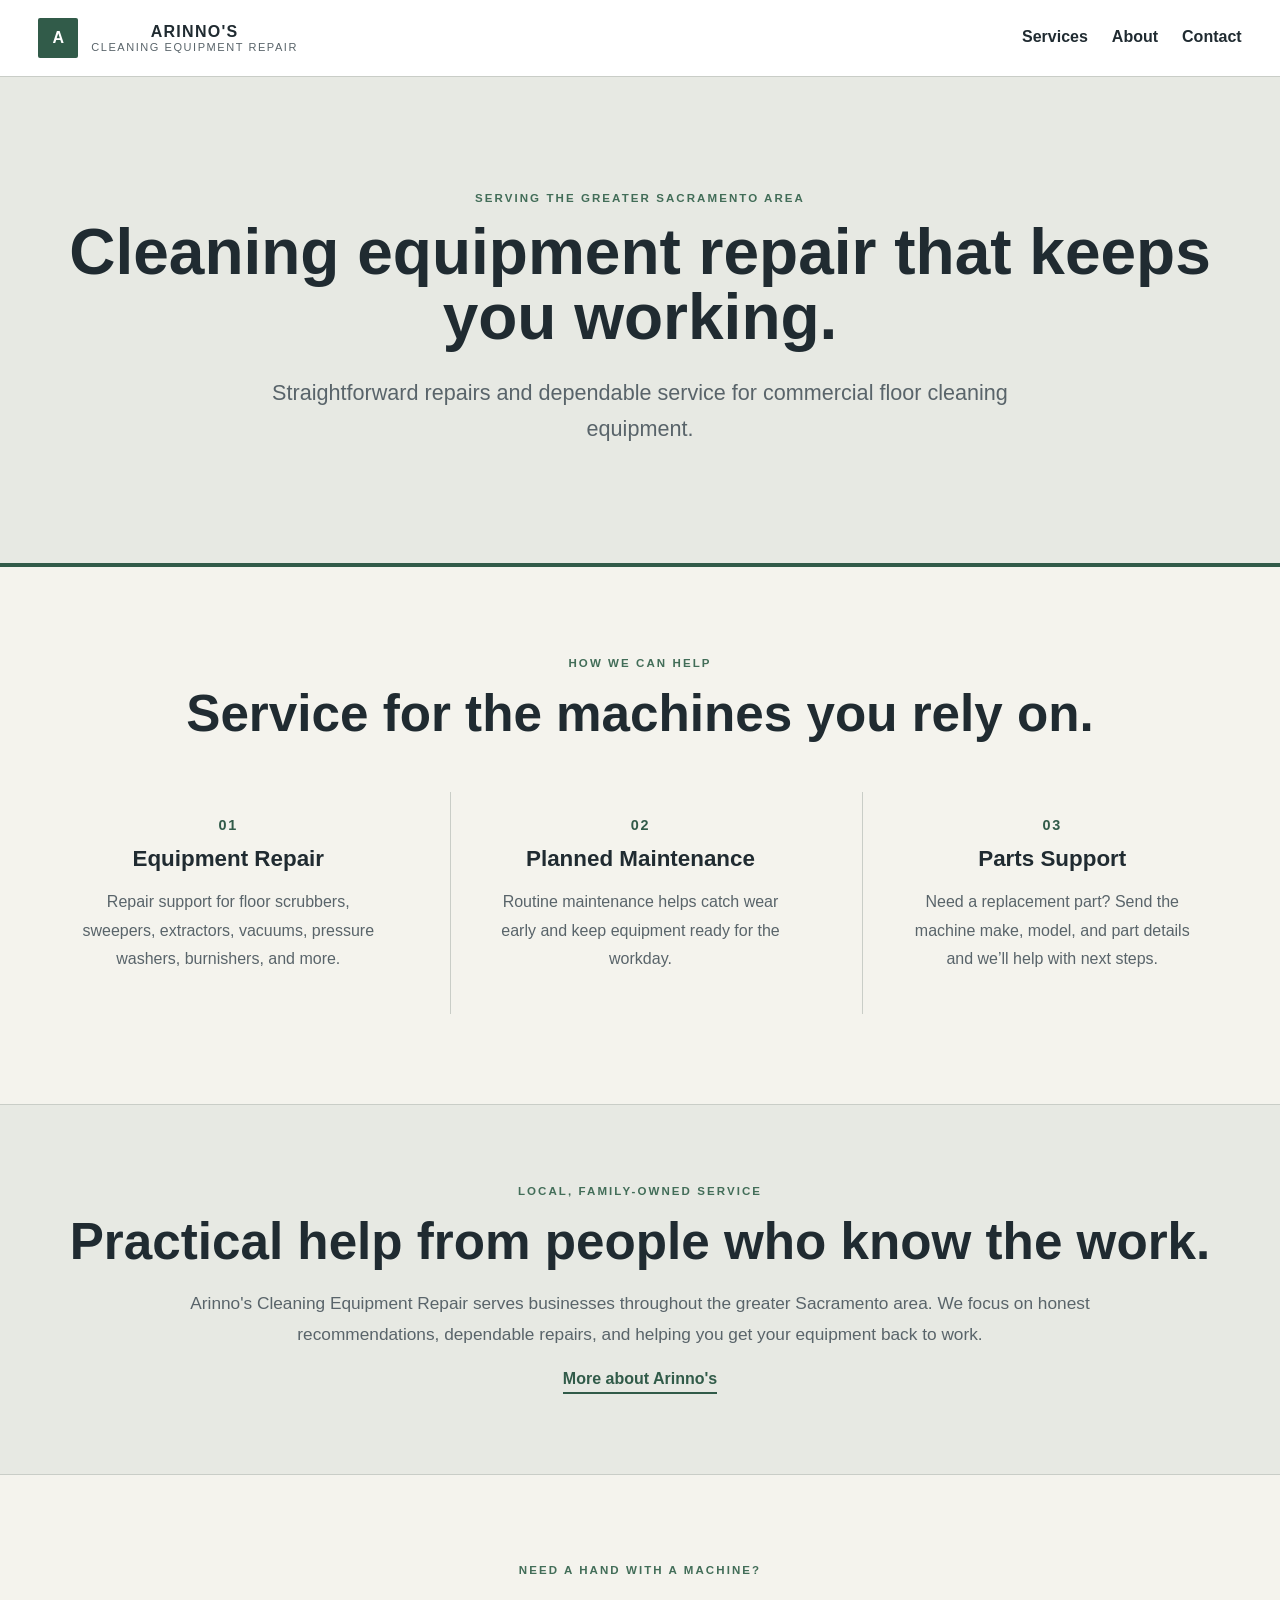
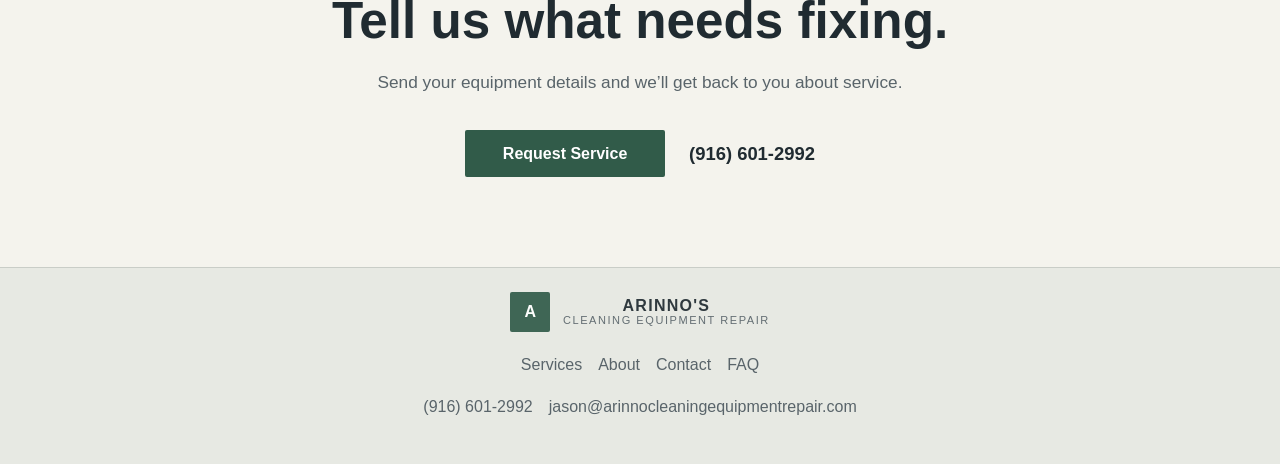
==== commit b52d16dd: "Update website" ====
--- a/index.html
+++ b/index.html
@@ -115,7 +115,7 @@
           </div>
           <div class="footer-contact">
             <a id="footer-phone" href="tel:+19166012992">(916) 601-2992</a>
-            <a id="footer-email" href="mailto:jparinno@gmail.com">jparinno@gmail.com</a>
+            <a id="footer-email" href="mailto:jason@arinnocleaningequipmentrepair.com">jason@arinnocleaningequipmentrepair.com</a>
           </div>
         </div>
       </footer>
